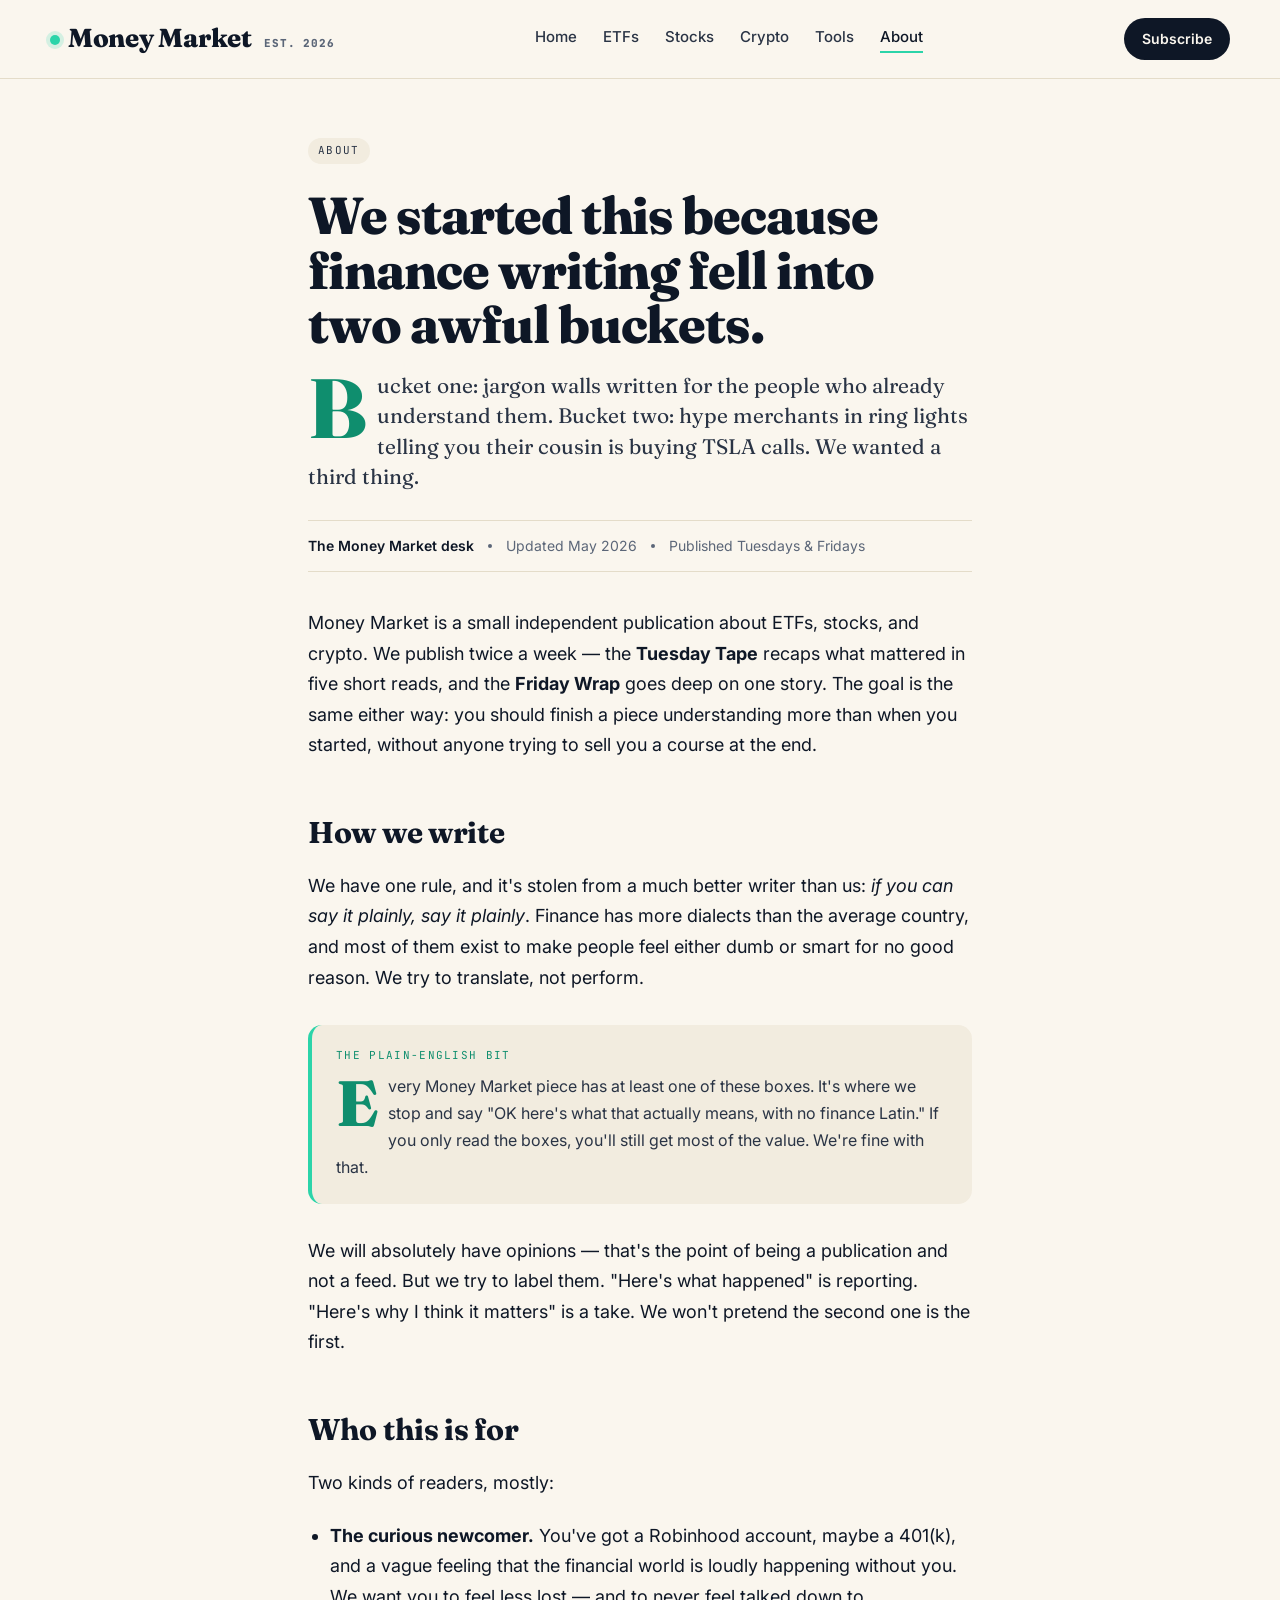
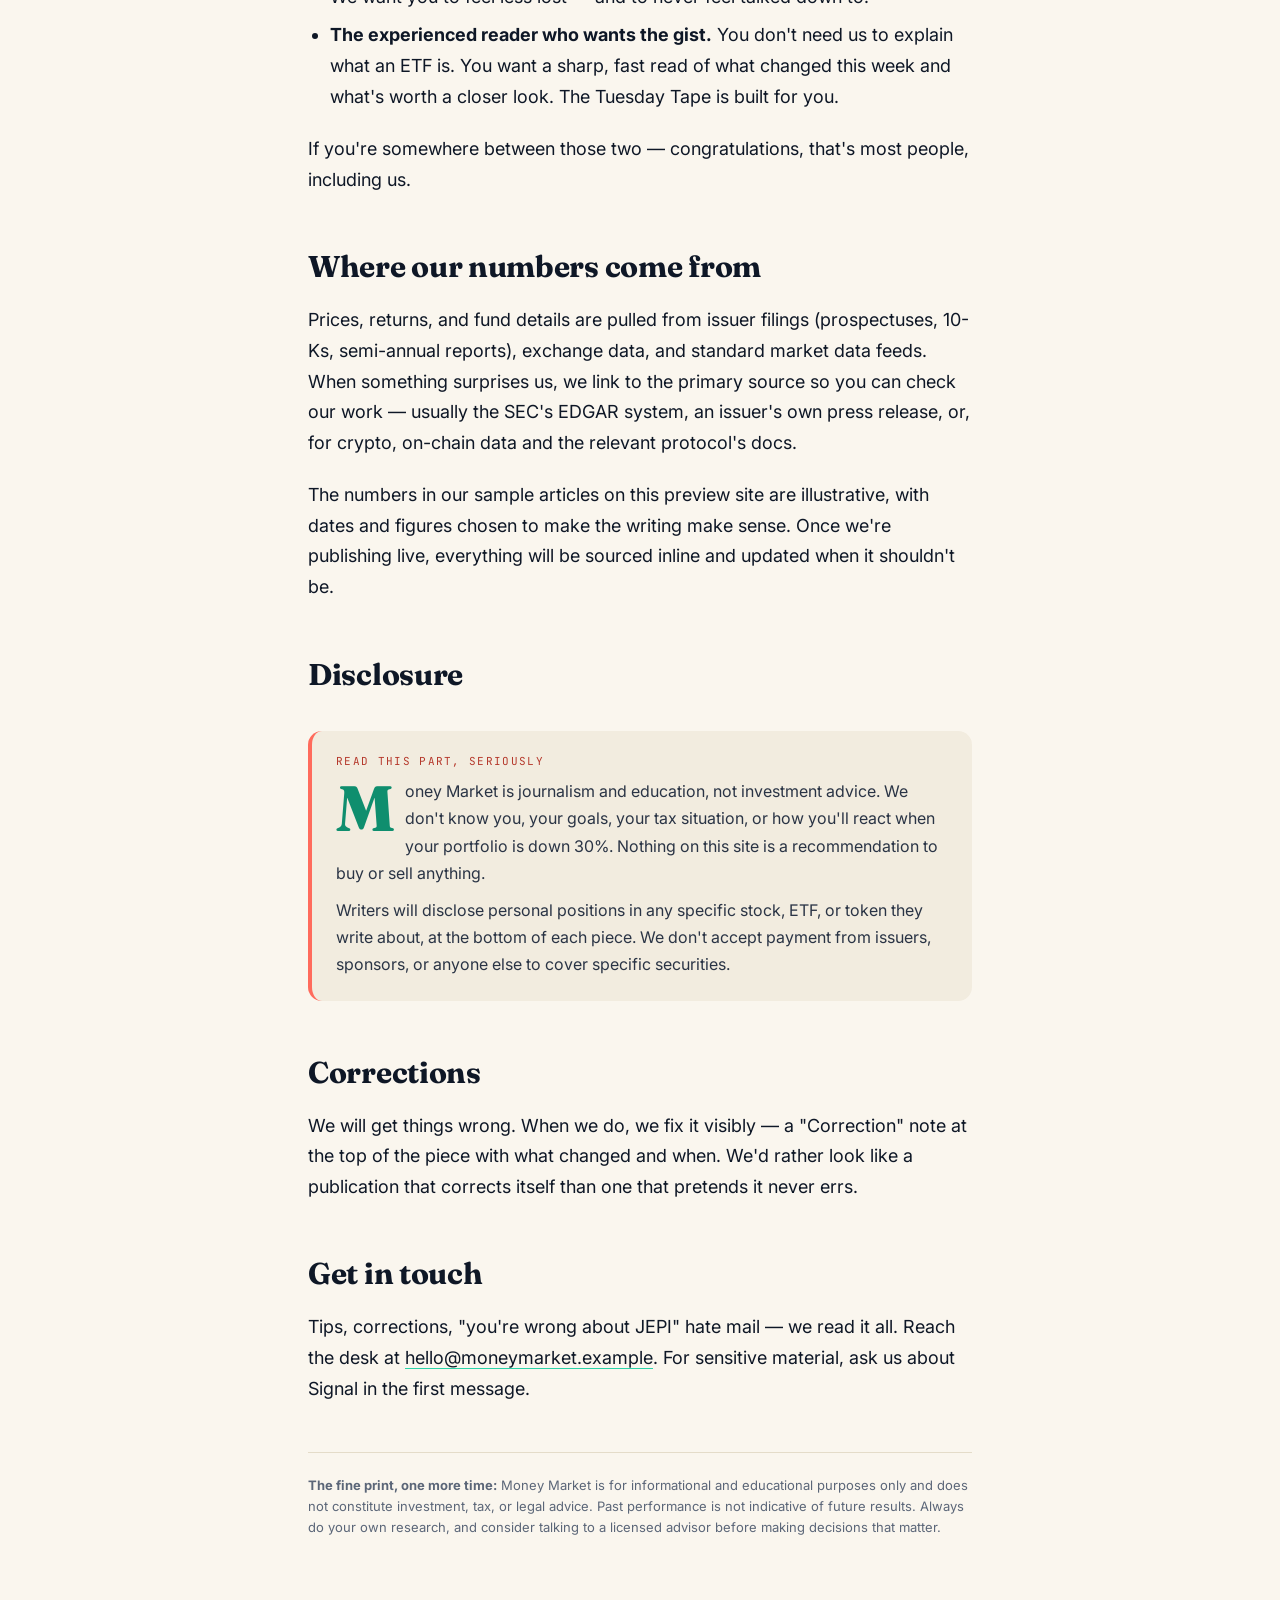
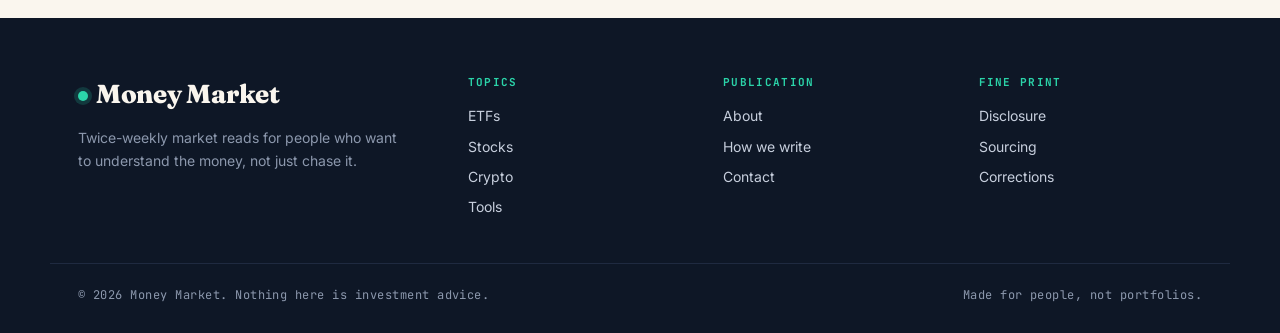
==== about.html @ a1b191dd "Add files via upload" ====
<!doctype html>
<html lang="en">
<head>
  <meta charset="utf-8">
  <meta name="viewport" content="width=device-width, initial-scale=1">
  <title>About — Money Market</title>
  <meta name="description" content="What Money Market is, how we write, where our numbers come from, and the boring legal stuff.">
  <link rel="stylesheet" href="styles.css">
</head>
<body>

  <header class="site-header">
    <div class="wrap nav">
      <a class="brand" href="index.html"><span class="brand__dot"></span>Money Market<span class="brand__tag">est. 2026</span></a>
      <nav class="nav__links">
        <a href="index.html">Home</a>
        <a href="etfs.html">ETFs</a>
        <a href="stocks.html">Stocks</a>
        <a href="crypto.html">Crypto</a>
        <a href="tools.html">Tools</a>
        <a href="about.html" class="active">About</a>
      </nav>
      <a class="btn" href="index.html#newsletter">Subscribe</a>
    </div>
  </header>

  <main class="article">
    <span class="article__chip">About</span>
    <h1>We started this because finance writing fell into two awful buckets.</h1>
    <p class="dek">
      Bucket one: jargon walls written for the people who already understand them.
      Bucket two: hype merchants in ring lights telling you their cousin is buying TSLA calls.
      We wanted a third thing.
    </p>

    <div class="byline">
      <strong>The Money Market desk</strong>
      <span class="dot"></span>
      <span>Updated May 2026</span>
      <span class="dot"></span>
      <span>Published Tuesdays &amp; Fridays</span>
    </div>

    <p>
      Money Market is a small independent publication about ETFs, stocks, and crypto.
      We publish twice a week — the <strong>Tuesday Tape</strong> recaps what mattered in five short reads,
      and the <strong>Friday Wrap</strong> goes deep on one story. The goal is the same either way:
      you should finish a piece understanding more than when you started, without anyone trying
      to sell you a course at the end.
    </p>

    <h2 id="voice">How we write</h2>
    <p>
      We have one rule, and it's stolen from a much better writer than us: <em>if you can say it plainly,
      say it plainly</em>. Finance has more dialects than the average country, and most of them exist
      to make people feel either dumb or smart for no good reason. We try to translate, not perform.
    </p>

    <div class="callout">
      <span class="callout__label">The plain-English bit</span>
      <p>
        Every Money Market piece has at least one of these boxes. It's where we stop and say
        "OK here's what that actually means, with no finance Latin." If you only read the boxes,
        you'll still get most of the value. We're fine with that.
      </p>
    </div>

    <p>
      We will absolutely have opinions — that's the point of being a publication and not a feed.
      But we try to label them. "Here's what happened" is reporting. "Here's why I think it matters"
      is a take. We won't pretend the second one is the first.
    </p>

    <h2 id="audience">Who this is for</h2>
    <p>
      Two kinds of readers, mostly:
    </p>
    <ul>
      <li><strong>The curious newcomer.</strong> You've got a Robinhood account, maybe a 401(k),
        and a vague feeling that the financial world is loudly happening without you.
        We want you to feel less lost — and to never feel talked down to.</li>
      <li><strong>The experienced reader who wants the gist.</strong> You don't need us to explain
        what an ETF is. You want a sharp, fast read of what changed this week and what's
        worth a closer look. The Tuesday Tape is built for you.</li>
    </ul>
    <p>
      If you're somewhere between those two — congratulations, that's most people, including us.
    </p>

    <h2 id="methodology">Where our numbers come from</h2>
    <p>
      Prices, returns, and fund details are pulled from issuer filings (prospectuses, 10-Ks,
      semi-annual reports), exchange data, and standard market data feeds. When something
      surprises us, we link to the primary source so you can check our work — usually the SEC's
      EDGAR system, an issuer's own press release, or, for crypto, on-chain data and the relevant
      protocol's docs.
    </p>
    <p>
      The numbers in our sample articles on this preview site are illustrative, with dates and
      figures chosen to make the writing make sense. Once we're publishing live, everything will
      be sourced inline and updated when it shouldn't be.
    </p>

    <h2 id="disclosure">Disclosure</h2>
    <div class="callout callout--warn">
      <span class="callout__label">Read this part, seriously</span>
      <p>
        Money Market is journalism and education, not investment advice. We don't know you,
        your goals, your tax situation, or how you'll react when your portfolio is down 30%.
        Nothing on this site is a recommendation to buy or sell anything.
      </p>
      <p>
        Writers will disclose personal positions in any specific stock, ETF, or token they
        write about, at the bottom of each piece. We don't accept payment from issuers,
        sponsors, or anyone else to cover specific securities.
      </p>
    </div>

    <h2 id="corrections">Corrections</h2>
    <p>
      We will get things wrong. When we do, we fix it visibly — a "Correction" note at the
      top of the piece with what changed and when. We'd rather look like a publication that
      corrects itself than one that pretends it never errs.
    </p>

    <h2 id="contact">Get in touch</h2>
    <p>
      Tips, corrections, "you're wrong about JEPI" hate mail — we read it all. Reach the desk
      at <a href="mailto:hello@moneymarket.example">hello@moneymarket.example</a>. For
      sensitive material, ask us about Signal in the first message.
    </p>

    <div class="disclosure">
      <strong>The fine print, one more time:</strong> Money Market is for informational and
      educational purposes only and does not constitute investment, tax, or legal advice.
      Past performance is not indicative of future results. Always do your own research, and
      consider talking to a licensed advisor before making decisions that matter.
    </div>
  </main>

  <footer class="site-footer">
    <div class="wrap footer__grid">
      <div class="footer__brand">
        <a class="brand" href="index.html"><span class="brand__dot"></span>Money Market</a>
        <p>Twice-weekly market reads for people who want to understand the money, not just chase it.</p>
      </div>
      <div class="footer__col"><h4>Topics</h4><ul><li><a href="etfs.html">ETFs</a></li><li><a href="stocks.html">Stocks</a></li><li><a href="crypto.html">Crypto</a></li><li><a href="tools.html">Tools</a></li></ul></div>
      <div class="footer__col"><h4>Publication</h4><ul><li><a href="about.html">About</a></li><li><a href="about.html#voice">How we write</a></li><li><a href="about.html#contact">Contact</a></li></ul></div>
      <div class="footer__col"><h4>Fine print</h4><ul><li><a href="about.html#disclosure">Disclosure</a></li><li><a href="about.html#methodology">Sourcing</a></li><li><a href="about.html#corrections">Corrections</a></li></ul></div>
    </div>
    <div class="wrap footer__legal"><span>© 2026 Money Market. Nothing here is investment advice.</span><span>Made for people, not portfolios.</span></div>
  </footer>

</body>
</html>
---- styles.css ----
/* =========================================================
   Money Market — site stylesheet
   Voice: smart-friend conversational. Design: editorial, calm,
   with a tape-machine wink. No corporate dashboard energy.
   ========================================================= */

@import url('https://fonts.googleapis.com/css2?family=Fraunces:opsz,wght@9..144,400;9..144,600;9..144,800&family=Inter:wght@400;500;600;700&family=JetBrains+Mono:wght@500&display=swap');

:root {
  --ink:        #0E1726;   /* near-black navy, primary text */
  --ink-soft:   #2A3445;   /* secondary text */
  --slate:      #5B6678;   /* muted */
  --paper:      #FAF6EE;   /* warm cream background */
  --paper-2:    #F2ECDF;   /* slightly deeper cream for cards */
  --rule:       #E4DCC9;   /* hairlines on cream */
  --mint:       #2BD4A9;   /* money green, modern */
  --mint-deep:  #0F8E6E;   /* legible green on cream */
  --coral:      #FF6B5C;   /* down moves, warnings */
  --gold:       #E0B14A;   /* highlighter */
  --shadow:     0 1px 0 var(--rule), 0 18px 40px -28px rgba(14,23,38,0.25);

  --display: 'Fraunces', Georgia, 'Times New Roman', serif;
  --body:    'Inter', system-ui, -apple-system, Segoe UI, Roboto, sans-serif;
  --mono:    'JetBrains Mono', ui-monospace, SFMono-Regular, Menlo, monospace;

  --maxw: 1180px;
}

* { box-sizing: border-box; }

html { scroll-behavior: smooth; }

body {
  margin: 0;
  background: var(--paper);
  color: var(--ink);
  font-family: var(--body);
  font-size: 17px;
  line-height: 1.6;
  -webkit-font-smoothing: antialiased;
  text-rendering: optimizeLegibility;
}

a { color: var(--ink); text-decoration: none; border-bottom: 1px solid var(--rule); transition: border-color .15s, color .15s; }
a:hover { color: var(--mint-deep); border-color: var(--mint); }

img { max-width: 100%; display: block; }

.wrap { max-width: var(--maxw); margin: 0 auto; padding: 0 28px; }

/* ---------- Ticker tape ---------- */
.ticker {
  background: var(--ink);
  color: var(--paper);
  font-family: var(--mono);
  font-size: 12px;
  letter-spacing: .04em;
  overflow: hidden;
  white-space: nowrap;
  border-bottom: 1px solid #1a253a;
}
.ticker__track {
  display: inline-block;
  padding: 9px 0;
  animation: tape 60s linear infinite;
}
.ticker span { margin: 0 18px; }
.ticker .up   { color: var(--mint); }
.ticker .down { color: var(--coral); }
.ticker .flat { color: #9aa6b8; }
@keyframes tape { from { transform: translateX(0); } to { transform: translateX(-50%); } }

/* ---------- Header / nav ---------- */
.site-header {
  position: sticky; top: 0; z-index: 30;
  background: var(--paper);
  border-bottom: 1px solid var(--rule);
}
.nav {
  display: flex; align-items: center; justify-content: space-between;
  padding: 18px 0;
}
.brand {
  display: inline-flex; align-items: baseline; gap: 8px;
  font-family: var(--display);
  font-weight: 800;
  font-size: 26px;
  letter-spacing: -.01em;
  color: var(--ink);
  border: 0;
}
.brand__dot {
  display: inline-block; width: 10px; height: 10px;
  background: var(--mint); border-radius: 50%;
  transform: translateY(-2px);
  box-shadow: 0 0 0 4px rgba(43,212,169,.18);
}
.brand__tag {
  font-family: var(--mono); font-size: 11px; color: var(--slate);
  letter-spacing: .08em; text-transform: uppercase;
  margin-left: 4px;
}
.nav__links { display: flex; gap: 26px; }
.nav__links a {
  border: 0; font-weight: 500; font-size: 15px; color: var(--ink-soft);
}
.nav__links a:hover { color: var(--mint-deep); }
.nav__links a.active { color: var(--ink); border-bottom: 2px solid var(--mint); padding-bottom: 2px; }

.btn {
  display: inline-block;
  background: var(--ink); color: var(--paper);
  font-weight: 600; font-size: 14px;
  padding: 10px 18px; border-radius: 999px;
  border: 0; cursor: pointer;
  transition: transform .1s, background .15s;
}
.btn:hover { background: var(--mint-deep); color: var(--paper); }
.btn--ghost { background: transparent; color: var(--ink); border: 1px solid var(--ink); }
.btn--ghost:hover { background: var(--ink); color: var(--paper); }

/* ---------- Hero ---------- */
.hero {
  padding: 64px 0 40px;
  border-bottom: 1px solid var(--rule);
}
.hero__eyebrow {
  font-family: var(--mono); font-size: 12px; letter-spacing: .12em;
  color: var(--mint-deep); text-transform: uppercase; margin-bottom: 18px;
}
.hero__title {
  font-family: var(--display);
  font-weight: 800;
  font-size: clamp(38px, 5vw, 64px);
  line-height: 1.04;
  letter-spacing: -.02em;
  margin: 0 0 16px;
  max-width: 18ch;
}
.hero__title em { font-style: italic; color: var(--mint-deep); }
.hero__lede {
  font-size: 19px; max-width: 56ch; color: var(--ink-soft);
  margin: 0 0 28px;
}
.hero__meta { display: flex; gap: 18px; align-items: center; font-size: 14px; color: var(--slate); }
.hero__meta a { border: 0; }

/* ---------- Section heads ---------- */
.section { padding: 56px 0; border-bottom: 1px solid var(--rule); }
.section--tight { padding: 36px 0; }
.section__head {
  display: flex; align-items: baseline; justify-content: space-between;
  margin-bottom: 28px;
}
.section__title {
  font-family: var(--display); font-weight: 800; font-size: 30px;
  letter-spacing: -.01em; margin: 0;
}
.section__title small { font-family: var(--mono); font-size: 12px; color: var(--mint-deep); margin-left: 10px; letter-spacing: .1em; }
.section__more { font-family: var(--mono); font-size: 12px; letter-spacing: .1em; text-transform: uppercase; }

/* ---------- Card grid ---------- */
.grid { display: grid; gap: 28px; }
.grid--3 { grid-template-columns: repeat(3, 1fr); }
.grid--2 { grid-template-columns: 1.4fr 1fr; }
.grid--4 { grid-template-columns: repeat(4, 1fr); }
@media (max-width: 900px) {
  .grid--3, .grid--4 { grid-template-columns: 1fr 1fr; }
  .grid--2 { grid-template-columns: 1fr; }
}
@media (max-width: 600px) {
  .grid--3, .grid--4 { grid-template-columns: 1fr; }
}

.card {
  background: var(--paper);
  border: 1px solid var(--rule);
  border-radius: 14px;
  padding: 22px;
  display: flex; flex-direction: column;
  transition: transform .15s, box-shadow .2s;
}
.card:hover { transform: translateY(-2px); box-shadow: var(--shadow); }
.card__chip {
  align-self: flex-start;
  font-family: var(--mono); font-size: 11px;
  text-transform: uppercase; letter-spacing: .1em;
  padding: 4px 10px; border-radius: 999px;
  background: var(--paper-2); color: var(--ink-soft);
  margin-bottom: 14px;
}
.card__chip--etf    { background: #DDF6EC; color: #0F8E6E; }
.card__chip--stocks { background: #E6E2F5; color: #4339A1; }
.card__chip--crypto { background: #FFE3DE; color: #B5382B; }
.card__chip--plain  { background: #FFF1C7; color: #8a6b14; }
.card__chip--recap  { background: #1a253a; color: var(--mint); }

.card__title {
  font-family: var(--display); font-weight: 600;
  font-size: 22px; line-height: 1.2; margin: 0 0 10px;
  letter-spacing: -.005em;
}
.card__title a { border: 0; color: var(--ink); }
.card__title a:hover { color: var(--mint-deep); }
.card__dek { color: var(--ink-soft); font-size: 15px; margin: 0 0 18px; }
.card__meta { margin-top: auto; font-size: 13px; color: var(--slate); font-family: var(--mono); letter-spacing: .04em; }

.card--feature {
  grid-row: span 2;
  background: var(--ink); color: var(--paper);
  border-color: var(--ink);
}
.card--feature .card__chip { background: rgba(43,212,169,.18); color: var(--mint); }
.card--feature .card__title { font-size: 30px; }
.card--feature .card__title a { color: var(--paper); }
.card--feature .card__dek { color: #c7cfdd; }
.card--feature .card__meta { color: #8c98ad; }

/* ---------- Market snapshot widget ---------- */
.snapshot {
  background: var(--ink); color: var(--paper);
  border-radius: 18px; padding: 28px;
  display: grid; grid-template-columns: repeat(4, 1fr); gap: 18px;
}
.snapshot__head { grid-column: 1 / -1; display: flex; justify-content: space-between; align-items: baseline; }
.snapshot__head h3 { font-family: var(--display); margin: 0; font-size: 22px; }
.snapshot__head span { font-family: var(--mono); font-size: 11px; color: #8c98ad; letter-spacing: .1em; text-transform: uppercase; }
.snap {
  border: 1px solid #1f2a40; border-radius: 10px; padding: 14px 16px;
}
.snap__label { font-family: var(--mono); font-size: 11px; color: #8c98ad; letter-spacing: .1em; text-transform: uppercase; }
.snap__price { font-family: var(--display); font-weight: 600; font-size: 22px; margin-top: 4px; }
.snap__delta { font-family: var(--mono); font-size: 13px; margin-top: 6px; }
.snap__delta.up   { color: var(--mint); }
.snap__delta.down { color: var(--coral); }
@media (max-width: 700px) { .snapshot { grid-template-columns: 1fr 1fr; } }

/* ---------- Newsletter ---------- */
.newsletter {
  background: var(--paper-2); border-radius: 18px;
  padding: 44px; display: grid; grid-template-columns: 1.2fr 1fr; gap: 28px; align-items: center;
}
.newsletter h3 { font-family: var(--display); font-size: 32px; margin: 0 0 8px; letter-spacing: -.01em; }
.newsletter p { color: var(--ink-soft); margin: 0; }
.newsletter form { display: flex; gap: 8px; }
.newsletter input {
  flex: 1; padding: 14px 16px; border-radius: 999px;
  border: 1px solid var(--rule); background: var(--paper);
  font: inherit; color: var(--ink);
}
.newsletter input:focus { outline: 2px solid var(--mint); }

/* Beehiiv embed container — lives in the right column of .newsletter */
.beehiiv-embed { width: 100%; min-height: 64px; }
.beehiiv-embed iframe { width: 100% !important; max-width: none !important; }

@media (max-width: 760px) { .newsletter { grid-template-columns: 1fr; padding: 28px; } }

/* ---------- Article ---------- */
.article {
  max-width: 720px; margin: 0 auto;
  padding: 56px 28px 80px;
}
.article__chip { display: inline-block; font-family: var(--mono); font-size: 11px; text-transform: uppercase; letter-spacing: .12em; padding: 4px 10px; border-radius: 999px; background: var(--paper-2); color: var(--ink-soft); margin-bottom: 24px; }
.article h1 {
  font-family: var(--display); font-weight: 800;
  font-size: clamp(34px, 4.4vw, 52px); line-height: 1.05;
  letter-spacing: -.02em; margin: 0 0 18px;
}
.article .dek {
  font-size: 21px; line-height: 1.45; color: var(--ink-soft);
  margin: 0 0 28px; font-family: var(--display); font-weight: 400;
}
.article .byline {
  display: flex; gap: 14px; align-items: center;
  font-size: 14px; color: var(--slate);
  border-top: 1px solid var(--rule); border-bottom: 1px solid var(--rule);
  padding: 14px 0; margin-bottom: 36px;
}
.byline strong { color: var(--ink); font-weight: 600; }
.byline .dot { width: 4px; height: 4px; background: var(--slate); border-radius: 50%; }

.article p, .article ul, .article ol { font-size: 18px; line-height: 1.7; color: var(--ink); }
.article p { margin: 0 0 22px; }
.article p:first-of-type::first-letter {
  font-family: var(--display); font-weight: 800;
  font-size: 4em; line-height: .82; float: left;
  padding: 4px 10px 0 0; color: var(--mint-deep);
}
.article h2 {
  font-family: var(--display); font-weight: 700;
  font-size: 30px; letter-spacing: -.01em;
  margin: 48px 0 14px;
}
.article h3 { font-family: var(--display); font-weight: 600; font-size: 22px; margin: 36px 0 10px; }
.article ul, .article ol { padding-left: 22px; margin: 0 0 22px; }
.article li { margin-bottom: 8px; }
.article a { border-bottom: 1px solid var(--mint); }

.article blockquote {
  border: 0; margin: 36px 0;
  font-family: var(--display); font-style: italic; font-weight: 400;
  font-size: 26px; line-height: 1.3; color: var(--ink);
  border-left: 3px solid var(--mint); padding-left: 22px;
}

/* Callout boxes — the "plain english" voice */
.callout {
  background: var(--paper-2); border-radius: 14px;
  padding: 22px 24px; margin: 32px 0;
  border-left: 4px solid var(--mint);
}
.callout__label {
  font-family: var(--mono); font-size: 11px; letter-spacing: .12em;
  text-transform: uppercase; color: var(--mint-deep);
  margin-bottom: 8px; display: block;
}
.callout p { font-size: 16px; margin: 0; color: var(--ink-soft); }
.callout p + p { margin-top: 10px; }
.callout--warn { border-left-color: var(--coral); }
.callout--warn .callout__label { color: #B5382B; }
.callout--data { border-left-color: var(--gold); background: #FFF7DC; }
.callout--data .callout__label { color: #8a6b14; }

/* Tables */
.article table {
  width: 100%; border-collapse: collapse; margin: 28px 0;
  font-size: 15px;
}
.article th, .article td {
  text-align: left; padding: 12px 14px;
  border-bottom: 1px solid var(--rule);
}
.article th {
  font-family: var(--mono); font-size: 12px; text-transform: uppercase;
  letter-spacing: .08em; color: var(--slate); font-weight: 600;
  border-bottom: 2px solid var(--ink);
}
.article tbody tr:hover { background: var(--paper-2); }
.num { font-family: var(--mono); text-align: right; }
.up   { color: var(--mint-deep); }
.down { color: var(--coral); }

/* Footnote-y disclosure */
.disclosure {
  margin-top: 48px; padding-top: 22px;
  border-top: 1px solid var(--rule);
  font-size: 13px; color: var(--slate);
}

/* Read next */
.read-next { padding: 56px 0; background: var(--paper-2); border-top: 1px solid var(--rule); }

/* ---------- Footer ---------- */
.site-footer {
  background: var(--ink); color: #c7cfdd;
  padding: 56px 0 28px;
}
.site-footer a { color: #c7cfdd; border: 0; }
.site-footer a:hover { color: var(--mint); }
.footer__grid {
  display: grid; grid-template-columns: 1.6fr repeat(3, 1fr);
  gap: 32px; padding-bottom: 36px;
  border-bottom: 1px solid #1f2a40;
}
.footer__brand .brand { color: var(--paper); }
.footer__brand p { color: #8c98ad; font-size: 14px; margin: 12px 0 0; max-width: 36ch; }
.footer__col h4 {
  font-family: var(--mono); font-size: 11px; letter-spacing: .12em;
  text-transform: uppercase; color: var(--mint); margin: 0 0 14px;
}
.footer__col ul { list-style: none; padding: 0; margin: 0; }
.footer__col li { margin-bottom: 8px; font-size: 14px; }
.footer__legal {
  display: flex; justify-content: space-between; align-items: center;
  padding-top: 22px; font-size: 12px; color: #8c98ad; font-family: var(--mono);
  letter-spacing: .04em;
}
@media (max-width: 760px) { .footer__grid { grid-template-columns: 1fr 1fr; } }

/* ---------- Tiny "About this site" badge on category pages ---------- */
.category-hero {
  padding: 56px 0 36px; border-bottom: 1px solid var(--rule);
}
.category-hero h1 { font-family: var(--display); font-weight: 800; font-size: clamp(40px, 5vw, 60px); letter-spacing: -.02em; margin: 0 0 10px; }
.category-hero p { font-size: 19px; color: var(--ink-soft); max-width: 6
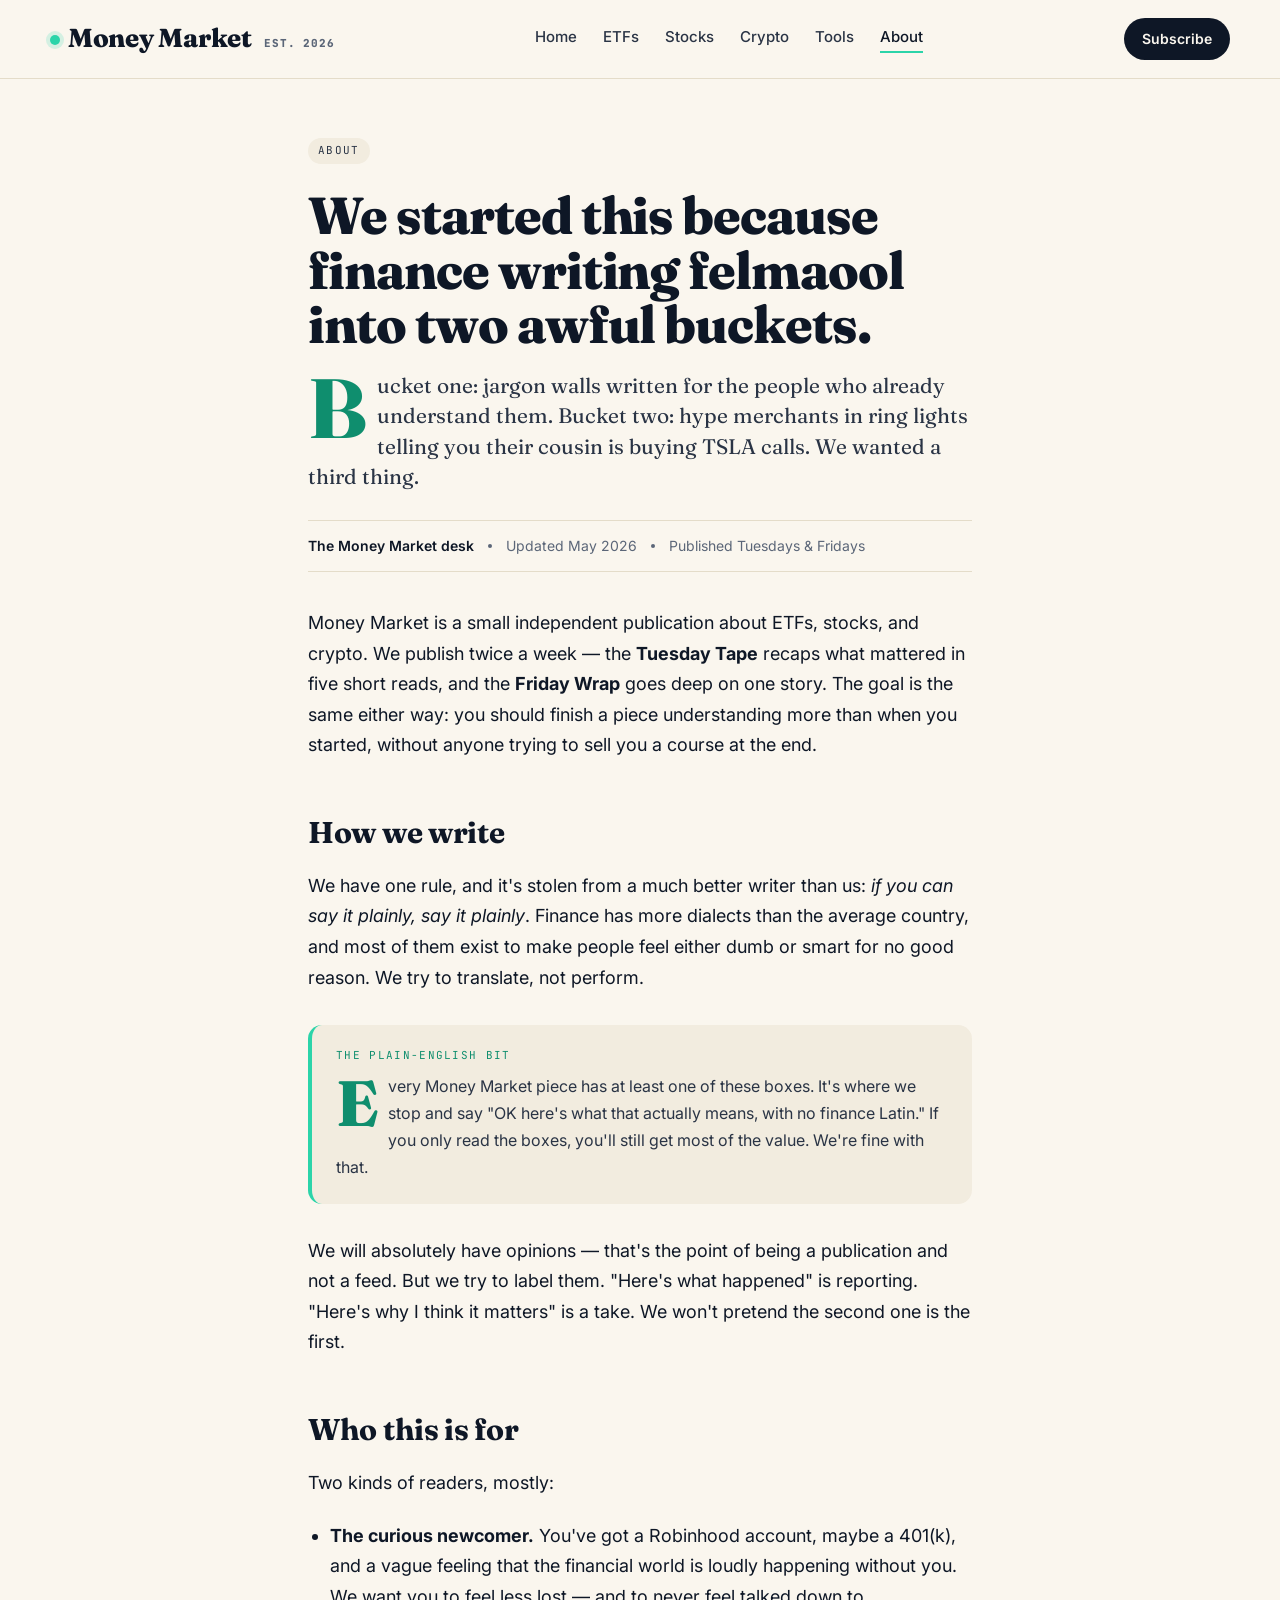
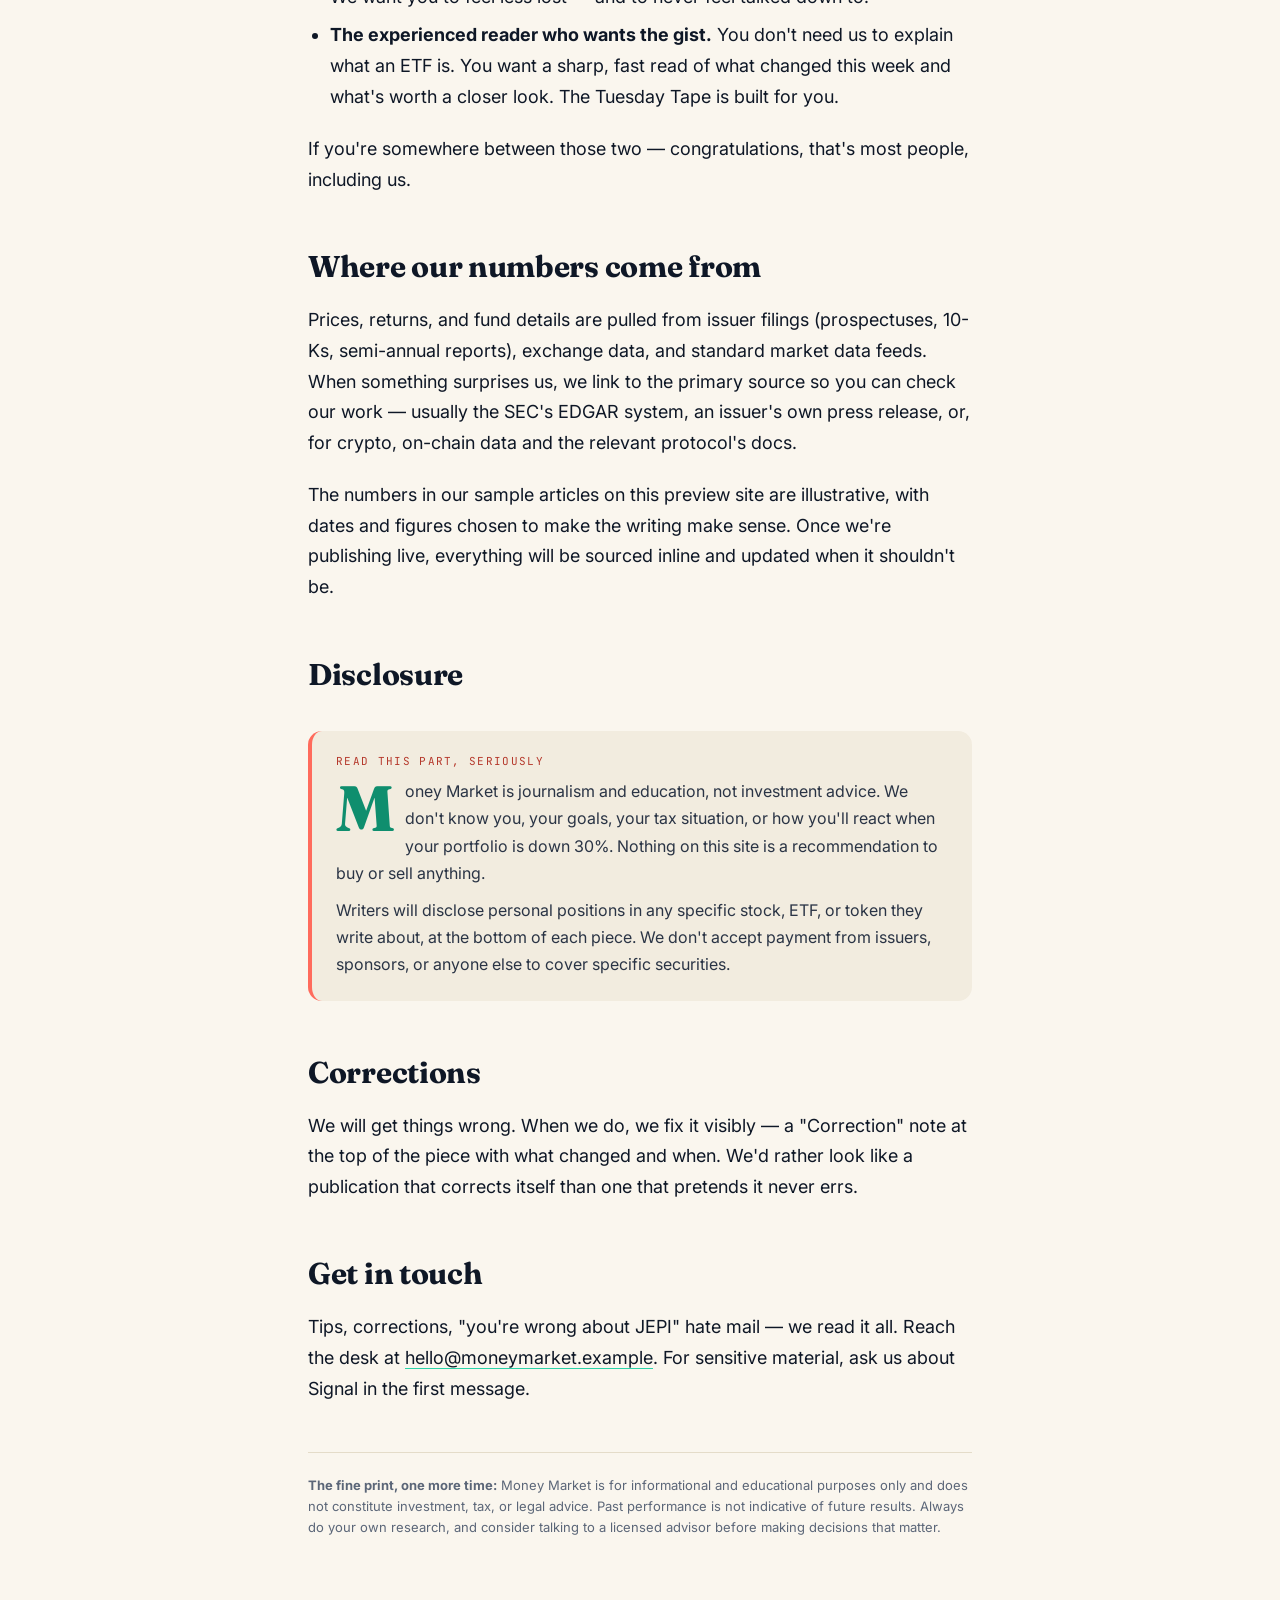
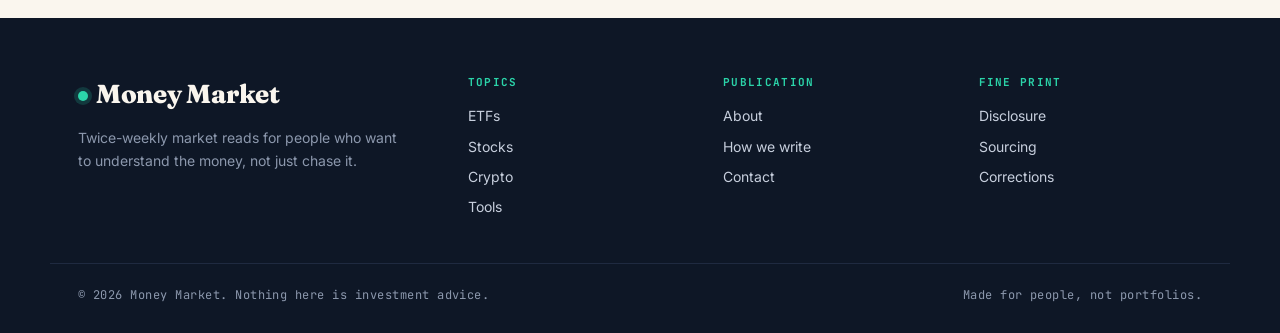
==== commit 800e4f59: "Update about.html" ====
--- a/about.html
+++ b/about.html
@@ -26,7 +26,7 @@
 
   <main class="article">
     <span class="article__chip">About</span>
-    <h1>We started this because finance writing fell into two awful buckets.</h1>
+    <h1>We started this because finance writing felmaool into two awful buckets.</h1>
     <p class="dek">
       Bucket one: jargon walls written for the people who already understand them.
       Bucket two: hype merchants in ring lights telling you their cousin is buying TSLA calls.
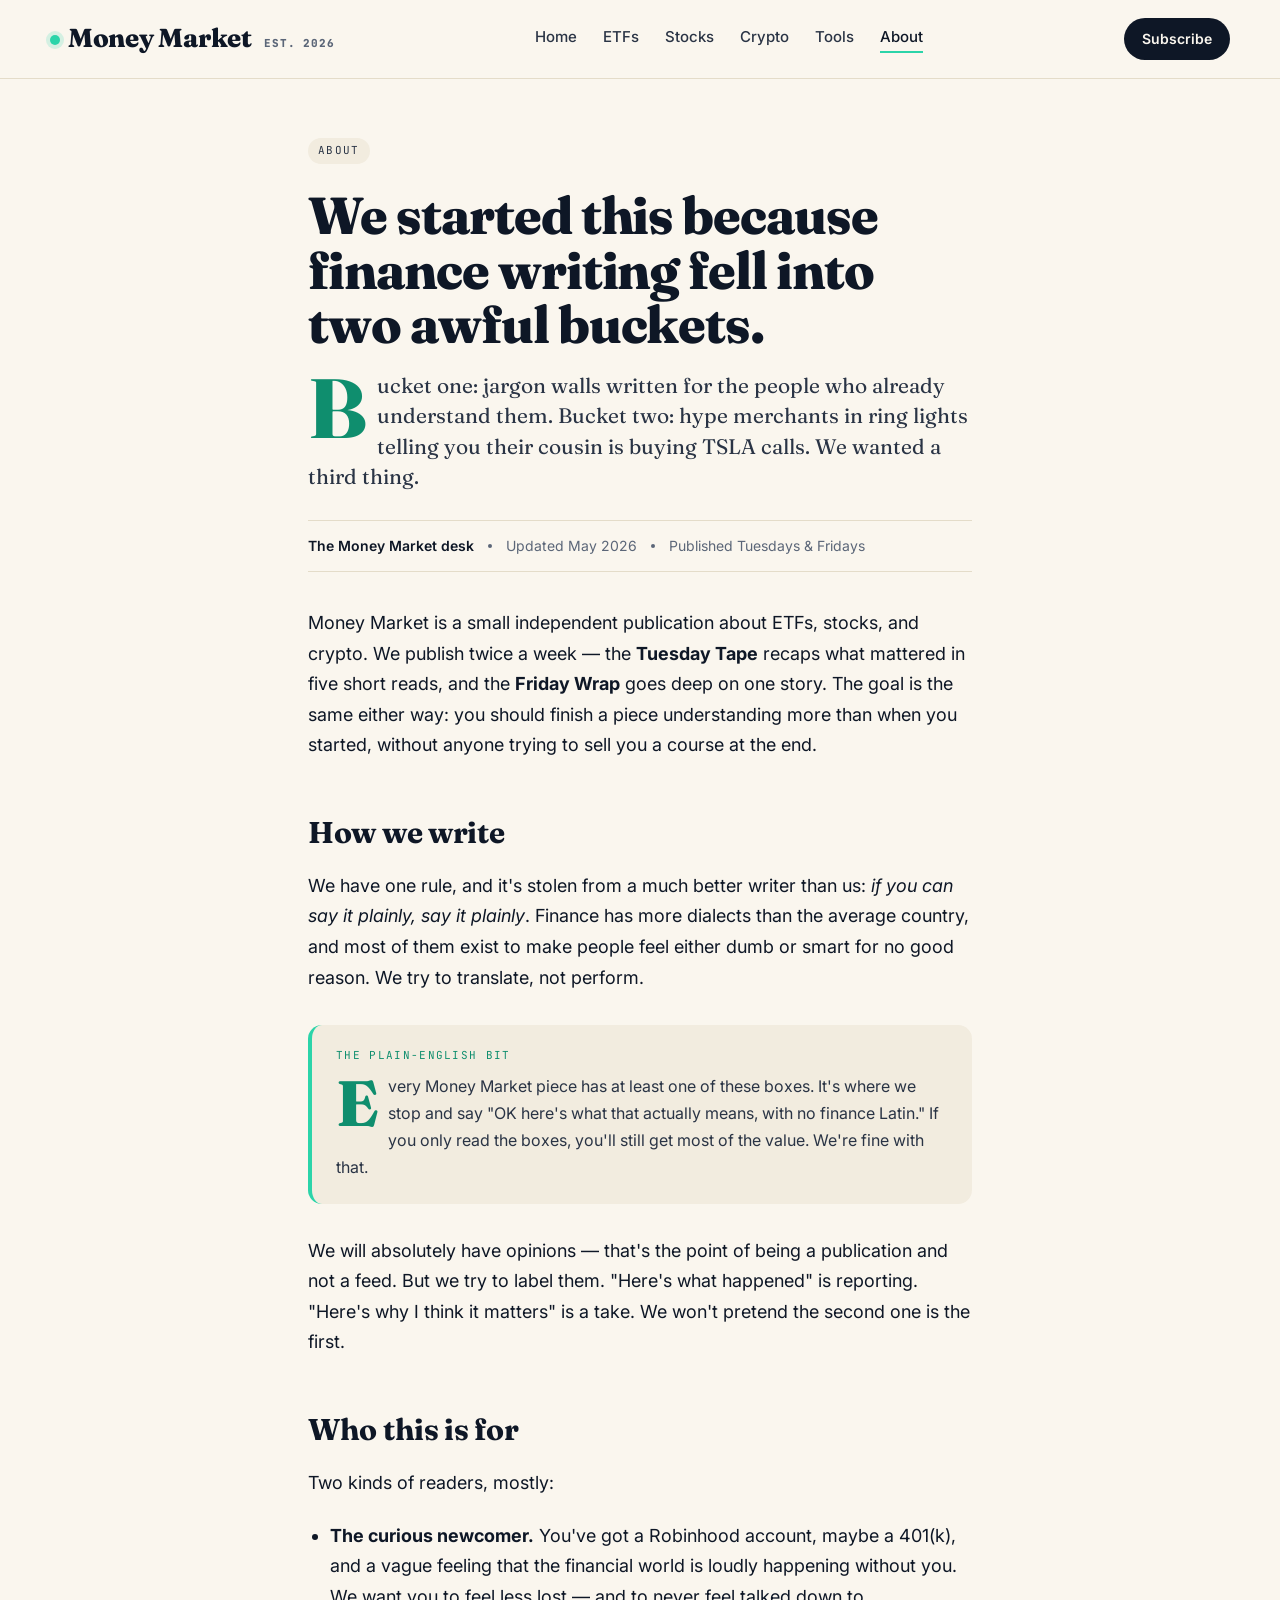
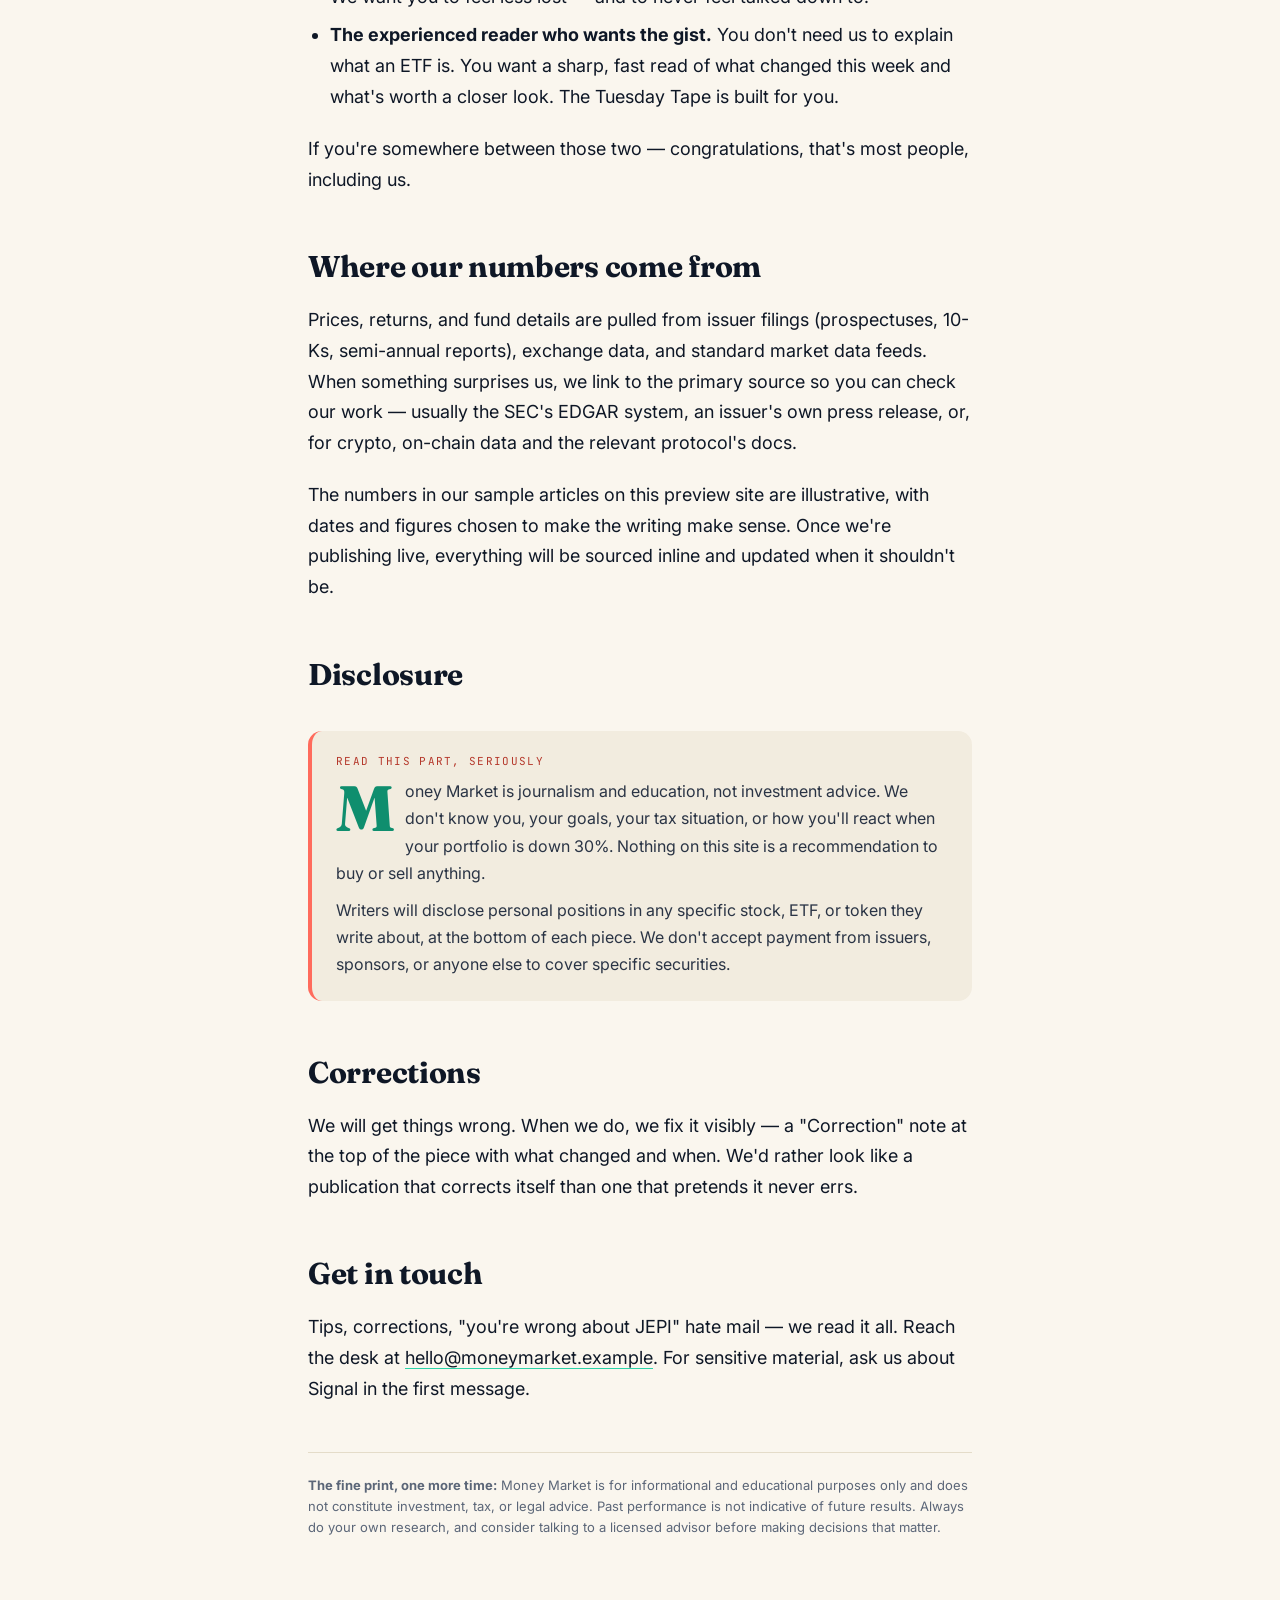
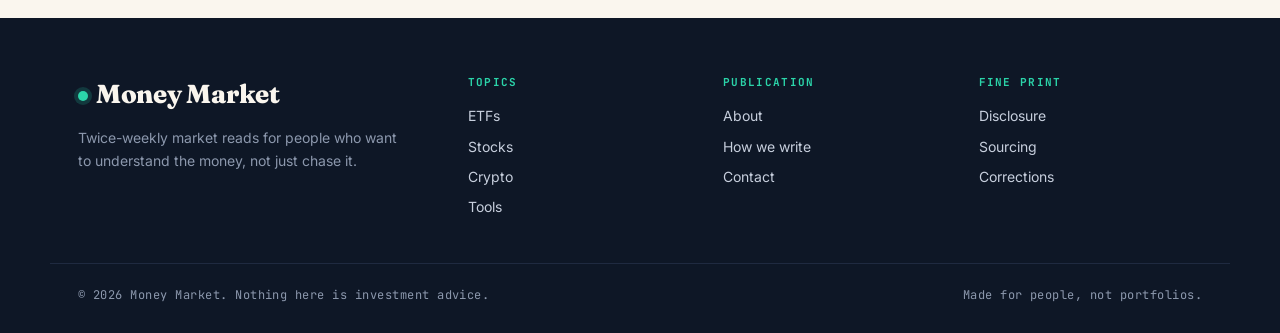
==== commit 3ac584a8: "Update about.html" ====
--- a/about.html
+++ b/about.html
@@ -26,7 +26,7 @@
 
   <main class="article">
     <span class="article__chip">About</span>
-    <h1>We started this because finance writing felmaool into two awful buckets.</h1>
+    <h1>We started this because finance writing fell into two awful buckets.</h1>
     <p class="dek">
       Bucket one: jargon walls written for the people who already understand them.
       Bucket two: hype merchants in ring lights telling you their cousin is buying TSLA calls.
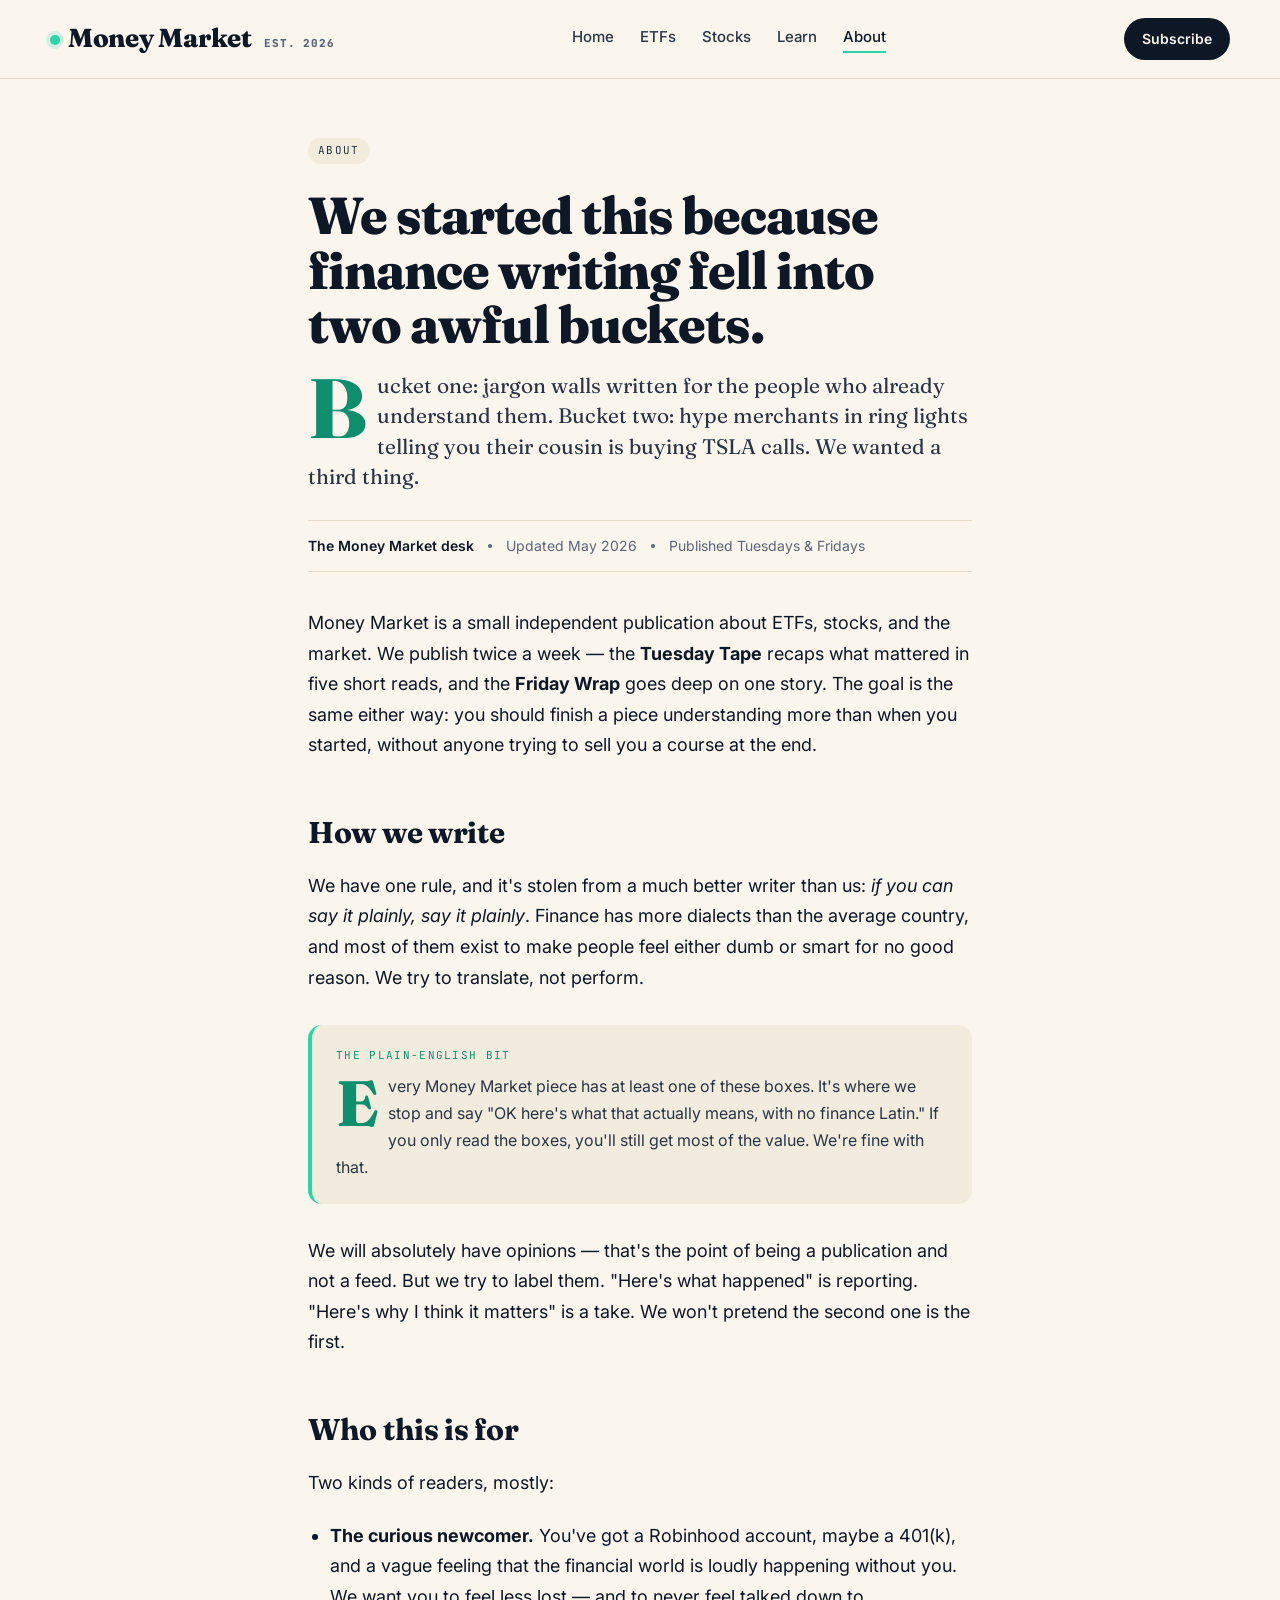
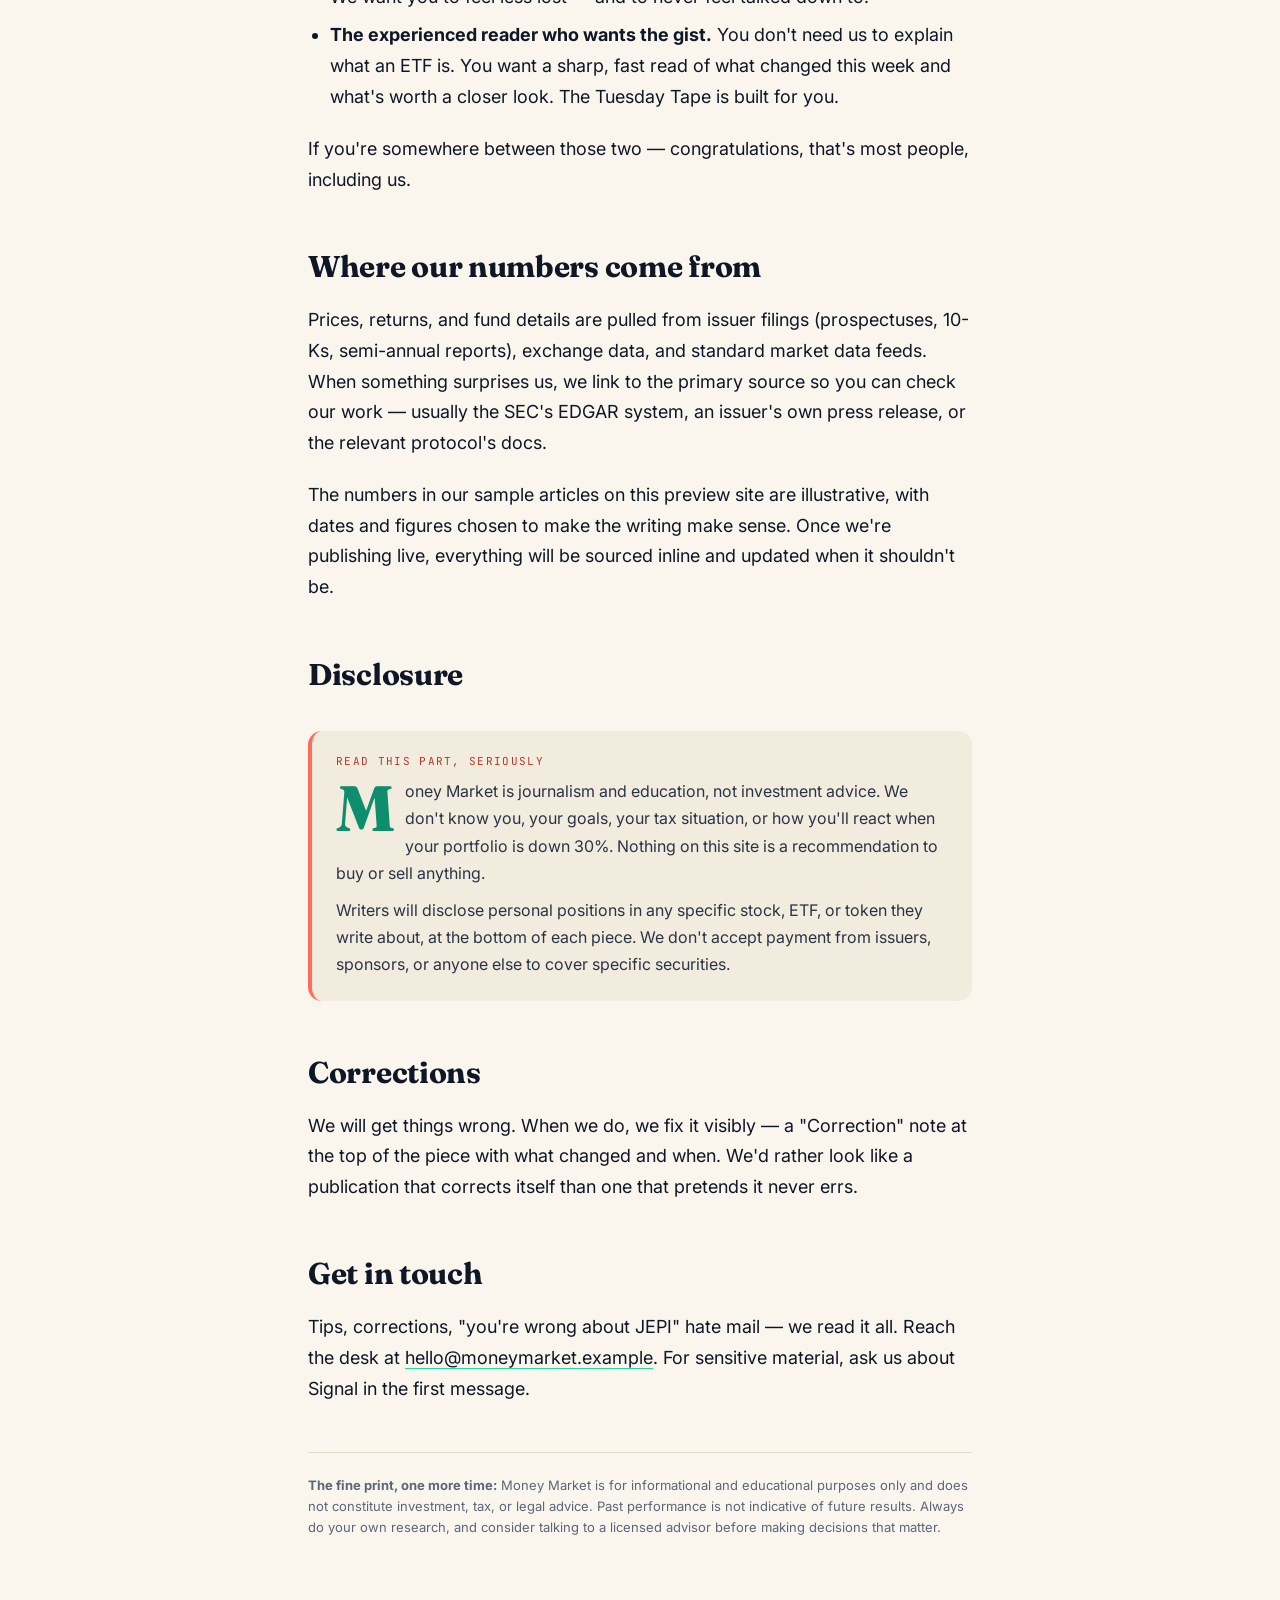
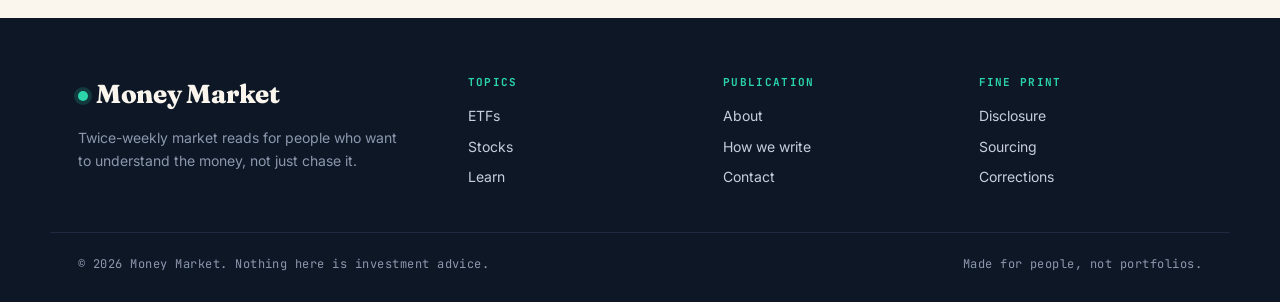
==== commit 4f6dec19: "Add Learn tab + winners/losers, remove Crypto vertical" ====
--- a/about.html
+++ b/about.html
@@ -16,8 +16,7 @@
         <a href="index.html">Home</a>
         <a href="etfs.html">ETFs</a>
         <a href="stocks.html">Stocks</a>
-        <a href="crypto.html">Crypto</a>
-        <a href="tools.html">Tools</a>
+        <a href="learn.html">Learn</a>
         <a href="about.html" class="active">About</a>
       </nav>
       <a class="btn" href="index.html#newsletter">Subscribe</a>
@@ -42,7 +41,7 @@
     </div>
 
     <p>
-      Money Market is a small independent publication about ETFs, stocks, and crypto.
+      Money Market is a small independent publication about ETFs, stocks, and the market.
       We publish twice a week — the <strong>Tuesday Tape</strong> recaps what mattered in five short reads,
       and the <strong>Friday Wrap</strong> goes deep on one story. The goal is the same either way:
       you should finish a piece understanding more than when you started, without anyone trying
@@ -92,7 +91,7 @@
       Prices, returns, and fund details are pulled from issuer filings (prospectuses, 10-Ks,
       semi-annual reports), exchange data, and standard market data feeds. When something
       surprises us, we link to the primary source so you can check our work — usually the SEC's
-      EDGAR system, an issuer's own press release, or, for crypto, on-chain data and the relevant
+      EDGAR system, an issuer's own press release, or the relevant
       protocol's docs.
     </p>
     <p>
@@ -144,7 +143,7 @@
         <a class="brand" href="index.html"><span class="brand__dot"></span>Money Market</a>
         <p>Twice-weekly market reads for people who want to understand the money, not just chase it.</p>
       </div>
-      <div class="footer__col"><h4>Topics</h4><ul><li><a href="etfs.html">ETFs</a></li><li><a href="stocks.html">Stocks</a></li><li><a href="crypto.html">Crypto</a></li><li><a href="tools.html">Tools</a></li></ul></div>
+      <div class="footer__col"><h4>Topics</h4><ul><li><a href="etfs.html">ETFs</a></li><li><a href="stocks.html">Stocks</a></li><li><a href="learn.html">Learn</a></li></ul></div>
       <div class="footer__col"><h4>Publication</h4><ul><li><a href="about.html">About</a></li><li><a href="about.html#voice">How we write</a></li><li><a href="about.html#contact">Contact</a></li></ul></div>
       <div class="footer__col"><h4>Fine print</h4><ul><li><a href="about.html#disclosure">Disclosure</a></li><li><a href="about.html#methodology">Sourcing</a></li><li><a href="about.html#corrections">Corrections</a></li></ul></div>
     </div>
--- a/styles.css
+++ b/styles.css
@@ -249,12 +249,87 @@
   font: inherit; color: var(--ink);
 }
 .newsletter input:focus { outline: 2px solid var(--mint); }
-
-/* Beehiiv embed container — lives in the right column of .newsletter */
-.beehiiv-embed { width: 100%; min-height: 64px; }
-.beehiiv-embed iframe { width: 100% !important; max-width: none !important; }
-
 @media (max-width: 760px) { .newsletter { grid-template-columns: 1fr; padding: 28px; } }
+
+/* Beehiiv embed wrapper */
+.newsletter-embed {
+  background: var(--paper-2); border-radius: 18px;
+  padding: 32px 24px; max-width: 640px; margin: 0 auto;
+  display: flex; justify-content: center;
+}
+.newsletter-embed iframe { max-width: 100% !important; width: 100% !important; }
+
+/* ---------- Movers (winners/losers) ---------- */
+.movers {
+  background: var(--ink); color: var(--paper); border-radius: 18px;
+  padding: 32px 36px;
+}
+.movers__head {
+  display: flex; justify-content: space-between; align-items: baseline;
+  margin: 0 0 20px;
+  border-bottom: 1px solid rgba(250,246,238,0.12); padding-bottom: 14px;
+}
+.movers__head h3 {
+  font-family: var(--mono); font-size: 13px; font-weight: 500;
+  text-transform: uppercase; letter-spacing: .12em; margin: 0;
+  color: var(--paper);
+}
+.movers__head h3 small {
+  color: var(--mint); font-weight: 500; margin-left: 6px;
+}
+.movers__head span {
+  font-family: var(--mono); font-size: 12px; color: rgba(250,246,238,0.6);
+}
+.movers__grid {
+  display: grid; grid-template-columns: 1fr 1fr; gap: 32px;
+}
+.movers__title {
+  font-family: var(--mono); font-size: 12px; font-weight: 500;
+  text-transform: uppercase; letter-spacing: .1em; margin: 0 0 12px;
+}
+.movers__title--up { color: var(--mint); }
+.movers__title--down { color: var(--coral); }
+.movers__table { width: 100%; border-collapse: collapse; }
+.movers__table tr { border-bottom: 1px solid rgba(250,246,238,0.08); }
+.movers__table tr:last-child { border-bottom: 0; }
+.movers__table td { padding: 10px 0; font-size: 14px; vertical-align: middle; }
+.mt-ticker { font-family: var(--mono); font-weight: 700; color: var(--paper); width: 64px; }
+.mt-name { color: rgba(250,246,238,0.7); font-size: 13px; }
+.mt-price { font-family: var(--mono); font-size: 13px; color: var(--paper); text-align: right; padding-right: 10px !important; }
+.mt-change { font-family: var(--mono); font-weight: 700; font-size: 14px; text-align: right; width: 76px; }
+.mt-change.up { color: var(--mint); }
+.mt-change.down { color: var(--coral); }
+@media (max-width: 760px) {
+  .movers { padding: 24px 20px; }
+  .movers__grid { grid-template-columns: 1fr; gap: 24px; }
+  .mt-name { display: none; }
+}
+
+/* ---------- Learn page ---------- */
+.learn-grid {
+  display: grid; grid-template-columns: repeat(auto-fit, minmax(280px, 1fr));
+  gap: 28px; margin-top: 24px;
+}
+.learn-card {
+  background: var(--paper-2); border-radius: 14px; overflow: hidden;
+  display: flex; flex-direction: column;
+  border: 1px solid var(--rule);
+}
+.learn-card video {
+  width: 100%; height: auto; display: block;
+  background: var(--ink); aspect-ratio: 9 / 16; object-fit: cover;
+}
+.learn-card__body { padding: 18px 22px 22px; }
+.learn-card__chip {
+  font-family: var(--mono); font-size: 11px; text-transform: uppercase; letter-spacing: .12em;
+  color: var(--mint-deep); margin-bottom: 8px;
+}
+.learn-card__title {
+  font-family: var(--display); font-size: 19px; line-height: 1.25; margin: 0 0 8px;
+}
+.learn-card__dek {
+  font-size: 14px; color: var(--ink-soft); line-height: 1.55; margin: 0;
+}
 
 /* ---------- Article ---------- */
 .article {
@@ -383,4 +458,5 @@
   padding: 56px 0 36px; border-bottom: 1px solid var(--rule);
 }
 .category-hero h1 { font-family: var(--display); font-weight: 800; font-size: clamp(40px, 5vw, 60px); letter-spacing: -.02em; margin: 0 0 10px; }
-.category-hero p { font-size: 19px; color: var(--ink-soft); max-width: 6+.category-hero p { font-size: 19px; color: var(--ink-soft); max-width: 60ch; margin: 0; }
+.category-hero .chip { display: inline-block; font-family: var(--mono); font-size: 12px; letter-spacing: .12em; text-transform: uppercase; color: var(--mint-deep); margin-bottom: 14px; }
